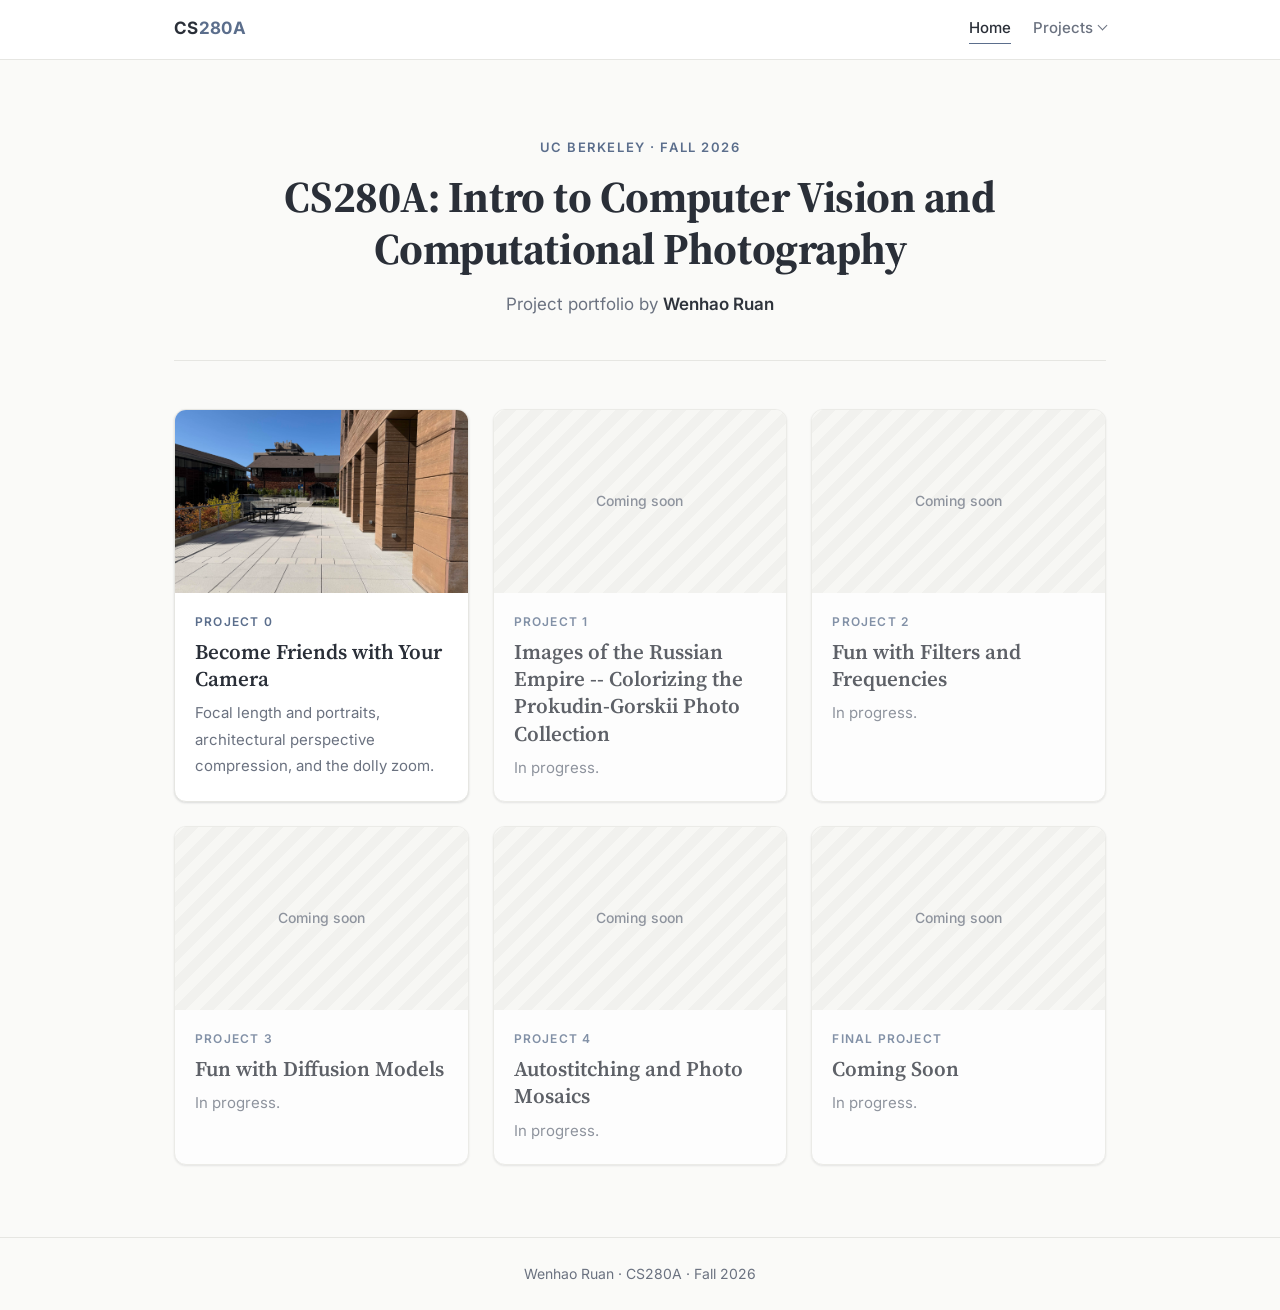
==== index.html @ a87698d2 "update" ====
<!DOCTYPE html>
<html lang="en">
<head>
    <meta charset="UTF-8">
    <meta name="viewport" content="width=device-width, initial-scale=1.0">
    <title>CS280A Wenhao Ruan</title>
    <link rel="stylesheet" href="styles.css">
</head>
<body>
    <header class="site-header">
        <nav class="nav">
            <a class="brand" href="./index.html">CS<span>280A</span></a>
            <div class="nav-links">
                <a href="./index.html" aria-current="page">Home</a>
                <div class="dropdown">
                    <button type="button" class="dropdown-toggle" aria-haspopup="true" aria-expanded="false">
                        Projects <span class="chev" aria-hidden="true"></span>
                    </button>
                    <ul class="dropdown-menu" role="menu">
                        <li><a href="./project0/index.html"><span class="num">Project 0</span><span class="name">Become Friends with Your Camera</span></a></li>
                        <li><a href="./project1/index.html"><span class="num">Project 1</span><span class="name">Colorizing the Prokudin-Gorskii Collection</span></a></li>
                    </ul>
                </div>
            </div>
        </nav>
    </header>

    <main>
        <section class="hero">
            <p class="eyebrow">UC Berkeley · Fall 2026</p>
            <h1>CS280A: Intro to Computer Vision and Computational Photography</h1>
            <p class="subtitle">Project portfolio by <strong>Wenhao Ruan</strong></p>
        </section>

        <ul class="project-grid">
            <li class="project-card">
                <a href="./project0/index.html">
                    <div class="thumb">
                        <img src="./project0/images/Building_Close.jpg" alt="Building_Close">
                    </div>
                    <div class="body">
                        <p class="label">Project 0</p>
                        <h3>Become Friends with Your Camera</h3>
                        <p>Focal length and portraits, architectural perspective compression, and the dolly zoom.</p>
                    </div>
                </a>
            </li>

            <li class="project-card coming-soon">
                <a href="./project1/index.html">
                    <div class="thumb placeholder">Coming soon</div>
                    <div class="body">
                        <p class="label">Project 1</p>
                        <h3>Images of the Russian Empire -- Colorizing the Prokudin-Gorskii Photo Collection</h3>
                        <p>In progress.</p>
                    </div>
                </a>
            </li>

            <li class="project-card coming-soon">
                <a href="./project2/index.html">
                    <div class="thumb placeholder">Coming soon</div>
                    <div class="body">
                        <p class="label">Project 2</p>
                        <h3>Fun with Filters and Frequencies</h3>
                        <p>In progress.</p>
                    </div>
                </a>
            </li>

            <li class="project-card coming-soon">
                <a href="./project3/index.html">
                    <div class="thumb placeholder">Coming soon</div>
                    <div class="body">
                        <p class="label">Project 3</p>
                        <h3>Fun with Diffusion Models</h3>
                        <p>In progress.</p>
                    </div>
                </a>
            </li>

            <li class="project-card coming-soon">
                <a href="./project4/index.html">
                    <div class="thumb placeholder">Coming soon</div>
                    <div class="body">
                        <p class="label">Project 4</p>
                        <h3>Autostitching and Photo Mosaics</h3>
                        <p>In progress.</p>
                    </div>
                </a>
            </li>

            <li class="project-card coming-soon">
                <a href="./project4/index.html">
                    <div class="thumb placeholder">Coming soon</div>
                    <div class="body">
                        <p class="label">Final Project</p>
                        <h3>Coming Soon</h3>
                        <p>In progress.</p>
                    </div>
                </a>
            </li>
            
        </ul>
    </main>

    <footer class="site-footer">
        Wenhao Ruan · CS280A · Fall 2026
    </footer>

    <script>
    (function () {
        var dd = document.querySelector('.dropdown');
        if (!dd) return;
        var btn = dd.querySelector('.dropdown-toggle');
        function setOpen(open) {
            dd.classList.toggle('open', open);
            btn.setAttribute('aria-expanded', open ? 'true' : 'false');
        }
        btn.addEventListener('click', function (e) {
            e.stopPropagation();
            setOpen(!dd.classList.contains('open'));
        });
        document.addEventListener('click', function (e) {
            if (!dd.contains(e.target)) setOpen(false);
        });
        document.addEventListener('keydown', function (e) {
            if (e.key === 'Escape') setOpen(false);
        });
    })();
    </script>
</body>
</html>
---- styles.css ----
/* ==========================================================================
   CS280A Portfolio CSS — Wenhao Ruan
   ========================================================================== */

@import url('https://fonts.googleapis.com/css2?family=Inter:wght@400;500;600;700&family=Source+Serif+4:opsz,wght@8..60,500;8..60,600;8..60,700&display=swap');

:root {
    --heading: #2a2f38; 
    --accent: #5b6e8c;  
    --accent-soft: #c9d1dc; 

    --bg: #fafaf8;   
    --surface: #ffffff;
    --text: #2f343c;
    --muted: #6b7280;
    --border: #e6e6e2;

    --font-sans: 'Inter', -apple-system, BlinkMacSystemFont, 'Segoe UI', Roboto, 'Helvetica Neue', Arial, sans-serif;
    --font-serif: 'Source Serif 4', Georgia, 'Times New Roman', serif;

    --radius: 12px;
    --shadow-sm: 0 1px 2px rgba(16, 24, 40, 0.06), 0 1px 3px rgba(16, 24, 40, 0.08);
    --shadow-md: 0 8px 24px rgba(16, 24, 40, 0.10);
    --content-width: 980px;
}

* { box-sizing: border-box; }

html { scroll-behavior: smooth; }

body {
    margin: 0;
    font-family: var(--font-sans);
    font-size: 17px;
    line-height: 1.75;
    color: var(--text);
    background: var(--bg);
    -webkit-font-smoothing: antialiased;
}

/* --------------------------------------------------------------------------
   Header / navigation
   -------------------------------------------------------------------------- */

.site-header {
    background: rgba(255, 255, 255, 0.92);
    backdrop-filter: saturate(180%) blur(8px);
    -webkit-backdrop-filter: saturate(180%) blur(8px);
    border-bottom: 1px solid var(--border);
    position: sticky;
    top: 0;
    z-index: 10;
}

.site-header .nav {
    max-width: var(--content-width);
    margin: 0 auto;
    padding: 14px 24px;
    display: flex;
    align-items: center;
    justify-content: space-between;
    gap: 16px;
}

.site-header .brand {
    color: var(--heading);
    font-weight: 700;
    letter-spacing: 0.02em;
    text-decoration: none;
    font-size: 17px;
}

.site-header .brand span {
    color: var(--accent);
}

.site-header .nav-links {
    display: flex;
    gap: 22px;
    font-size: 15px;
    font-weight: 500;
}

.site-header .nav-links a {
    color: var(--muted);
    text-decoration: none;
    padding-bottom: 2px;
    border-bottom: 1.5px solid transparent;
    transition: color 0.15s ease, border-color 0.15s ease;
}

.site-header .nav-links a:hover,
.site-header .nav-links a[aria-current="page"] {
    color: var(--heading);
    border-bottom-color: var(--accent);
}

/* Projects dropdown */
.dropdown {
    position: relative;
}

.dropdown-toggle {
    font: inherit;
    font-weight: 500;
    color: var(--muted);
    background: none;
    border: 0;
    padding: 0 0 2px;
    border-bottom: 1.5px solid transparent;
    cursor: pointer;
    display: inline-flex;
    align-items: center;
    gap: 6px;
    transition: color 0.15s ease, border-color 0.15s ease;
}

.dropdown-toggle:hover,
.dropdown.open .dropdown-toggle {
    color: var(--heading);
}

.dropdown-toggle.is-current {
    color: var(--heading);
    border-bottom-color: var(--accent);
}

.dropdown-toggle .chev {
    width: 7px;
    height: 7px;
    border-right: 1.5px solid currentColor;
    border-bottom: 1.5px solid currentColor;
    transform: translateY(-2px) rotate(45deg);
    transition: transform 0.2s ease;
}

.dropdown.open .dropdown-toggle .chev {
    transform: translateY(1px) rotate(225deg);
}

.dropdown-menu {
    position: absolute;
    top: calc(100% + 12px);
    right: 0;
    min-width: 300px;
    margin: 0;
    padding: 6px;
    list-style: none;
    background: var(--surface);
    border: 1px solid var(--border);
    border-radius: 10px;
    box-shadow: var(--shadow-md);
    opacity: 0;
    visibility: hidden;
    transform: translateY(-6px);
    transition: opacity 0.15s ease, transform 0.15s ease, visibility 0.15s;
}

.dropdown.open .dropdown-menu {
    opacity: 1;
    visibility: visible;
    transform: translateY(0);
}

.dropdown-menu li a {
    display: flex;
    flex-direction: column;
    gap: 2px;
    padding: 9px 12px;
    border: 0;
    border-radius: 6px;
    color: var(--text);
    line-height: 1.35;
}

.dropdown-menu li a:hover {
    background: var(--bg);
}

.dropdown-menu li a[aria-current="page"] {
    background: var(--bg);
}

.dropdown-menu .num {
    font-size: 11.5px;
    font-weight: 600;
    letter-spacing: 0.08em;
    text-transform: uppercase;
    color: var(--accent);
}

.dropdown-menu .name {
    font-size: 14px;
    color: var(--text);
}

/* --------------------------------------------------------------------------
   Layout
   -------------------------------------------------------------------------- */

main {
    max-width: var(--content-width);
    margin: 0 auto;
    padding: 48px 24px 72px;
}

.hero {
    text-align: center;
    padding: 24px 0 40px;
    border-bottom: 1px solid var(--border);
    margin-bottom: 48px;
}

.eyebrow {
    display: inline-block;
    font-size: 13px;
    font-weight: 600;
    letter-spacing: 0.12em;
    text-transform: uppercase;
    color: var(--accent);
    margin: 0 0 12px;
}

h1 {
    font-family: var(--font-serif);
    font-weight: 700;
    font-size: clamp(30px, 4.5vw, 44px);
    line-height: 1.2;
    color: var(--heading);
    margin: 0 0 14px;
    letter-spacing: -0.01em;
}

.subtitle {
    font-size: 17px;
    color: var(--muted);
    margin: 0;
}

.subtitle strong {
    color: var(--text);
    font-weight: 600;
}

h2 {
    font-family: var(--font-serif);
    font-weight: 600;
    font-size: 27px;
    color: var(--heading);
    margin: 56px 0 18px;
    padding-bottom: 10px;
    border-bottom: 2px solid var(--border);
    position: relative;
}

h2::after {
    content: "";
    position: absolute;
    left: 0;
    bottom: -2px;
    width: 56px;
    height: 2px;
    background: var(--accent);
}

h2:first-of-type { margin-top: 0; }

p { margin: 0 0 20px; }

a {
    color: var(--accent);
    text-decoration: none;
    border-bottom: 1px solid transparent;
    transition: border-color 0.15s ease;
}

a:hover { border-bottom-color: var(--accent); }

/* --------------------------------------------------------------------------
   Figures & images
   -------------------------------------------------------------------------- */

img {
    max-width: 100%;
    height: auto;
    display: block;
}

figure {
    margin: 0;
    background: var(--surface);
    border: 1px solid var(--border);
    border-radius: var(--radius);
    padding: 10px;
    box-shadow: var(--shadow-sm);
    transition: transform 0.2s ease, box-shadow 0.2s ease;
}

figure:hover {
    transform: translateY(-3px);
    box-shadow: var(--shadow-md);
}

figure img {
    width: 100%;
    border-radius: calc(var(--radius) - 4px);
}

figure a {
    border: 0;
    display: block;
}

.caption {
    font-size: 14px;
    line-height: 1.5;
    color: var(--muted);
    text-align: center;
    margin: 10px 4px 4px;
}

.caption strong {
    color: var(--text);
    font-weight: 600;
}

/* Grid of figures (2, 3 or 4 columns depending on count) */
.row {
    display: grid;
    gap: 18px;
    margin: 28px 0 24px;
    grid-template-columns: repeat(auto-fit, minmax(200px, 1fr));
}

/* Keep portrait rows aligned: crop to a common aspect ratio */
.row.portraits img {
    aspect-ratio: 3 / 4;
    object-fit: cover;
}

.row.landscape img {
    aspect-ratio: 4 / 3;
    object-fit: cover;
}

.single {
    max-width: 480px;
    margin: 28px auto 24px;
}

/* --------------------------------------------------------------------------
   Home page project cards
   -------------------------------------------------------------------------- */

.project-grid {
    display: grid;
    grid-template-columns: repeat(auto-fill, minmax(280px, 1fr));
    gap: 24px;
    list-style: none;
    padding: 0;
    margin: 0;
}

.project-card {
    background: var(--surface);
    border: 1px solid var(--border);
    border-radius: var(--radius);
    overflow: hidden;
    box-shadow: var(--shadow-sm);
    transition: transform 0.2s ease, box-shadow 0.2s ease;
    display: flex;
    flex-direction: column;
}

.project-card:hover {
    transform: translateY(-4px);
    box-shadow: var(--shadow-md);
}

.project-card > a {
    border: 0;
    color: inherit;
    display: flex;
    flex-direction: column;
    height: 100%;
}

.project-card .thumb {
    aspect-ratio: 16 / 10;
    background: #eeeeea;
    overflow: hidden;
}

.project-card .thumb img {
    width: 100%;
    height: 100%;
    object-fit: cover;
    transition: transform 0.4s ease;
}

.project-card:hover .thumb img { transform: scale(1.04); }

.project-card .thumb.placeholder {
    display: flex;
    align-items: center;
    justify-content: center;
    color: var(--muted);
    font-size: 14px;
    font-weight: 500;
    background: repeating-linear-gradient(
        -45deg, #efefeb, #efefeb 10px, #f6f6f3 10px, #f6f6f3 20px
    );
}

.project-card .body {
    padding: 18px 20px 20px;
}

.project-card .label {
    font-size: 12px;
    font-weight: 600;
    letter-spacing: 0.1em;
    text-transform: uppercase;
    color: var(--accent);
    margin: 0 0 6px;
}

.project-card h3 {
    font-family: var(--font-serif);
    font-size: 21px;
    font-weight: 600;
    color: var(--heading);
    margin: 0 0 8px;
    line-height: 1.3;
}

.project-card p {
    font-size: 15px;
    color: var(--muted);
    margin: 0;
}

.project-card.coming-soon { opacity: 0.75; }
.project-card.coming-soon:hover { transform: none; box-shadow: var(--shadow-sm); }

/* --------------------------------------------------------------------------
   Footer
   -------------------------------------------------------------------------- */

.site-footer {
    border-top: 1px solid var(--border);
    padding: 24px;
    text-align: center;
    font-size: 14px;
    color: var(--muted);
}

.site-footer a { color: var(--muted); }

/* --------------------------------------------------------------------------
   Responsive
   -------------------------------------------------------------------------- */

@media (max-width: 640px) {
    body { font-size: 16px; }
    main { padding: 32px 18px 56px; }
    .site-header .nav { padding: 12px 18px; }
    .site-header .nav-links { gap: 14px; font-size: 14px; }
    .dropdown-menu { min-width: 240px; right: -8px; }
    .row { grid-template-columns: repeat(2, 1fr); gap: 12px; }
    h2 { font-size: 23px; margin-top: 40px; }
}
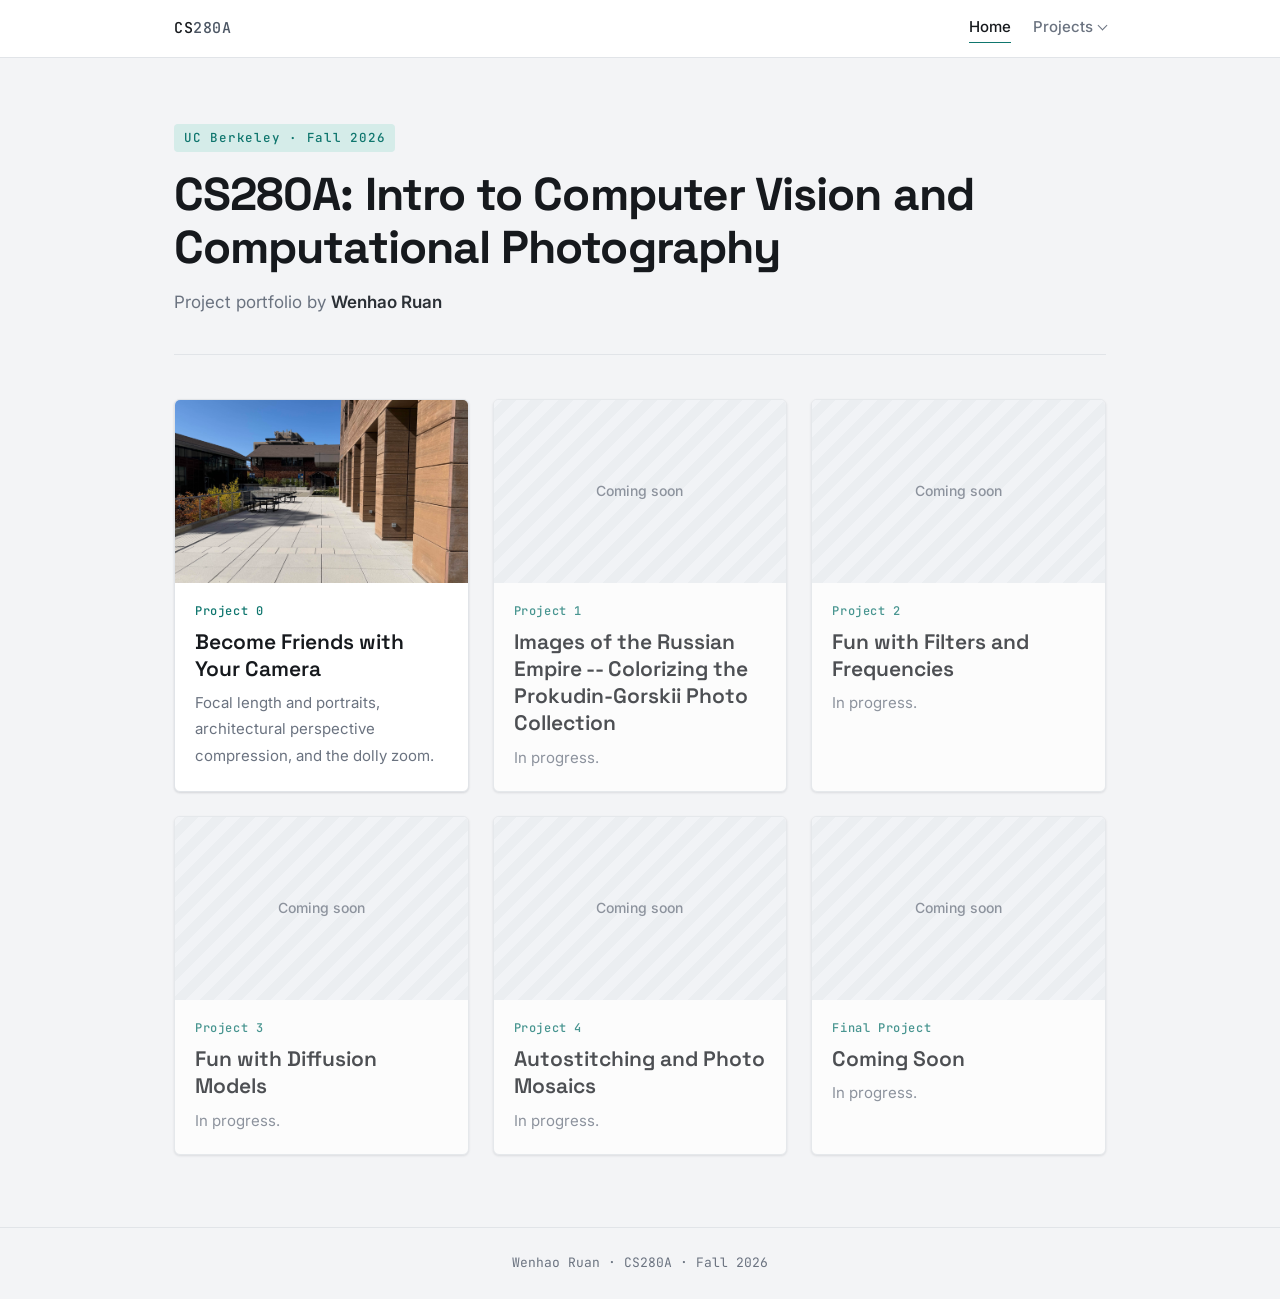
==== commit 45607825: "update" ====
--- a/index.html
+++ b/index.html
@@ -18,7 +18,11 @@
                     </button>
                     <ul class="dropdown-menu" role="menu">
                         <li><a href="./project0/index.html"><span class="num">Project 0</span><span class="name">Become Friends with Your Camera</span></a></li>
-                        <li><a href="./project1/index.html"><span class="num">Project 1</span><span class="name">Colorizing the Prokudin-Gorskii Collection</span></a></li>
+                        <li><a href="./project1/index.html"><span class="num">Project 1</span><span class="name">Images of the Russian Empire -- Colorizing the Prokudin-Gorskii Photo Collection</span></a></li>
+                        <li><a href="./project2/index.html"><span class="num">Project 2</span><span class="name">Fun with Filters and Frequencies</span></a></li>
+                        <li><a href="./project3/index.html"><span class="num">Project 3</span><span class="name">Fun with Diffusion Models</span></a></li>
+                        <li><a href="./project4/index.html"><span class="num">Project 4</span><span class="name">Autostitching and Photo Mosaics</span></a></li>
+                        <li><a href="./project5/index.html"><span class="num">Final Project</span><span class="name">Coming Soon</span></a></li>
                     </ul>
                 </div>
             </div>
@@ -91,7 +95,7 @@
             </li>
 
             <li class="project-card coming-soon">
-                <a href="./project4/index.html">
+                <a href="./project5/index.html">
                     <div class="thumb placeholder">Coming soon</div>
                     <div class="body">
                         <p class="label">Final Project</p>
--- a/styles.css
+++ b/styles.css
@@ -2,23 +2,24 @@
    CS280A Portfolio CSS — Wenhao Ruan
    ========================================================================== */
 
-@import url('https://fonts.googleapis.com/css2?family=Inter:wght@400;500;600;700&family=Source+Serif+4:opsz,wght@8..60,500;8..60,600;8..60,700&display=swap');
+@import url('https://fonts.googleapis.com/css2?family=Inter:wght@400;500;600&family=Space+Grotesk:wght@500;600;700&family=JetBrains+Mono:wght@500&display=swap');
 
 :root {
-    --heading: #2a2f38; 
-    --accent: #5b6e8c;  
-    --accent-soft: #c9d1dc; 
-
-    --bg: #fafaf8;   
+    --heading: #16191d;      /* near-black */
+    --accent: #0f766e;       /* deep teal */
+    --accent-soft: #d5ece9;  /* pale teal */
+
+    --bg: #f3f4f6;           /* cool light gray */
     --surface: #ffffff;
-    --text: #2f343c;
-    --muted: #6b7280;
-    --border: #e6e6e2;
+    --text: #2b3036;
+    --muted: #6b7380;
+    --border: #e1e4e8;
 
     --font-sans: 'Inter', -apple-system, BlinkMacSystemFont, 'Segoe UI', Roboto, 'Helvetica Neue', Arial, sans-serif;
-    --font-serif: 'Source Serif 4', Georgia, 'Times New Roman', serif;
-
-    --radius: 12px;
+    --font-display: 'Space Grotesk', 'Inter', -apple-system, BlinkMacSystemFont, sans-serif;
+    --font-mono: 'JetBrains Mono', ui-monospace, SFMono-Regular, Menlo, monospace;
+
+    --radius: 6px;
     --shadow-sm: 0 1px 2px rgba(16, 24, 40, 0.06), 0 1px 3px rgba(16, 24, 40, 0.08);
     --shadow-md: 0 8px 24px rgba(16, 24, 40, 0.10);
     --content-width: 980px;
@@ -43,9 +44,7 @@
    -------------------------------------------------------------------------- */
 
 .site-header {
-    background: rgba(255, 255, 255, 0.92);
-    backdrop-filter: saturate(180%) blur(8px);
-    -webkit-backdrop-filter: saturate(180%) blur(8px);
+    background: var(--surface);
     border-bottom: 1px solid var(--border);
     position: sticky;
     top: 0;
@@ -63,15 +62,16 @@
 }
 
 .site-header .brand {
-    color: var(--heading);
-    font-weight: 700;
-    letter-spacing: 0.02em;
+    font-family: var(--font-mono);
+    color: var(--heading);
+    font-weight: 500;
+    letter-spacing: 0.04em;
     text-decoration: none;
-    font-size: 17px;
+    font-size: 15px;
 }
 
 .site-header .brand span {
-    color: var(--accent);
+    color: #4b5563;
 }
 
 .site-header .nav-links {
@@ -182,10 +182,10 @@
 }
 
 .dropdown-menu .num {
+    font-family: var(--font-mono);
     font-size: 11.5px;
-    font-weight: 600;
-    letter-spacing: 0.08em;
-    text-transform: uppercase;
+    font-weight: 500;
+    letter-spacing: 0.05em;
     color: var(--accent);
 }
 
@@ -205,30 +205,33 @@
 }
 
 .hero {
-    text-align: center;
-    padding: 24px 0 40px;
+    text-align: left;
+    padding: 16px 0 36px;
     border-bottom: 1px solid var(--border);
-    margin-bottom: 48px;
+    margin-bottom: 44px;
 }
 
 .eyebrow {
     display: inline-block;
-    font-size: 13px;
-    font-weight: 600;
-    letter-spacing: 0.12em;
-    text-transform: uppercase;
+    font-family: var(--font-mono);
+    font-size: 12.5px;
+    font-weight: 500;
+    letter-spacing: 0.06em;
     color: var(--accent);
-    margin: 0 0 12px;
+    background: var(--accent-soft);
+    padding: 3px 10px;
+    border-radius: 4px;
+    margin: 0 0 16px;
 }
 
 h1 {
-    font-family: var(--font-serif);
+    font-family: var(--font-display);
     font-weight: 700;
-    font-size: clamp(30px, 4.5vw, 44px);
-    line-height: 1.2;
+    font-size: clamp(30px, 4.5vw, 46px);
+    line-height: 1.15;
     color: var(--heading);
     margin: 0 0 14px;
-    letter-spacing: -0.01em;
+    letter-spacing: -0.02em;
 }
 
 .subtitle {
@@ -243,24 +246,15 @@
 }
 
 h2 {
-    font-family: var(--font-serif);
+    font-family: var(--font-display);
     font-weight: 600;
-    font-size: 27px;
+    font-size: 26px;
+    letter-spacing: -0.01em;
     color: var(--heading);
     margin: 56px 0 18px;
-    padding-bottom: 10px;
-    border-bottom: 2px solid var(--border);
-    position: relative;
-}
-
-h2::after {
-    content: "";
-    position: absolute;
-    left: 0;
-    bottom: -2px;
-    width: 56px;
-    height: 2px;
-    background: var(--accent);
+    padding-left: 14px;
+    border-left: 3px solid var(--accent);
+    line-height: 1.3;
 }
 
 h2:first-of-type { margin-top: 0; }
@@ -291,19 +285,17 @@
     background: var(--surface);
     border: 1px solid var(--border);
     border-radius: var(--radius);
-    padding: 10px;
-    box-shadow: var(--shadow-sm);
-    transition: transform 0.2s ease, box-shadow 0.2s ease;
+    padding: 8px;
+    transition: border-color 0.15s ease;
 }
 
 figure:hover {
-    transform: translateY(-3px);
-    box-shadow: var(--shadow-md);
+    border-color: #c9ced6;
 }
 
 figure img {
     width: 100%;
-    border-radius: calc(var(--radius) - 4px);
+    border-radius: 3px;
 }
 
 figure a {
@@ -373,8 +365,8 @@
 }
 
 .project-card:hover {
-    transform: translateY(-4px);
-    box-shadow: var(--shadow-md);
+    border-color: var(--accent);
+    box-shadow: 0 0 0 1px var(--accent);
 }
 
 .project-card > a {
@@ -387,7 +379,7 @@
 
 .project-card .thumb {
     aspect-ratio: 16 / 10;
-    background: #eeeeea;
+    background: #e9ecf0;
     overflow: hidden;
 }
 
@@ -408,7 +400,7 @@
     font-size: 14px;
     font-weight: 500;
     background: repeating-linear-gradient(
-        -45deg, #efefeb, #efefeb 10px, #f6f6f3 10px, #f6f6f3 20px
+        -45deg, #e9ecf0, #e9ecf0 10px, #f1f3f6 10px, #f1f3f6 20px
     );
 }
 
@@ -417,16 +409,16 @@
 }
 
 .project-card .label {
+    font-family: var(--font-mono);
     font-size: 12px;
-    font-weight: 600;
-    letter-spacing: 0.1em;
-    text-transform: uppercase;
+    font-weight: 500;
+    letter-spacing: 0.05em;
     color: var(--accent);
     margin: 0 0 6px;
 }
 
 .project-card h3 {
-    font-family: var(--font-serif);
+    font-family: var(--font-display);
     font-size: 21px;
     font-weight: 600;
     color: var(--heading);
@@ -441,7 +433,7 @@
 }
 
 .project-card.coming-soon { opacity: 0.75; }
-.project-card.coming-soon:hover { transform: none; box-shadow: var(--shadow-sm); }
+.project-card.coming-soon:hover { border-color: var(--border); box-shadow: var(--shadow-sm); }
 
 /* --------------------------------------------------------------------------
    Footer
@@ -451,7 +443,8 @@
     border-top: 1px solid var(--border);
     padding: 24px;
     text-align: center;
-    font-size: 14px;
+    font-family: var(--font-mono);
+    font-size: 13px;
     color: var(--muted);
 }
 
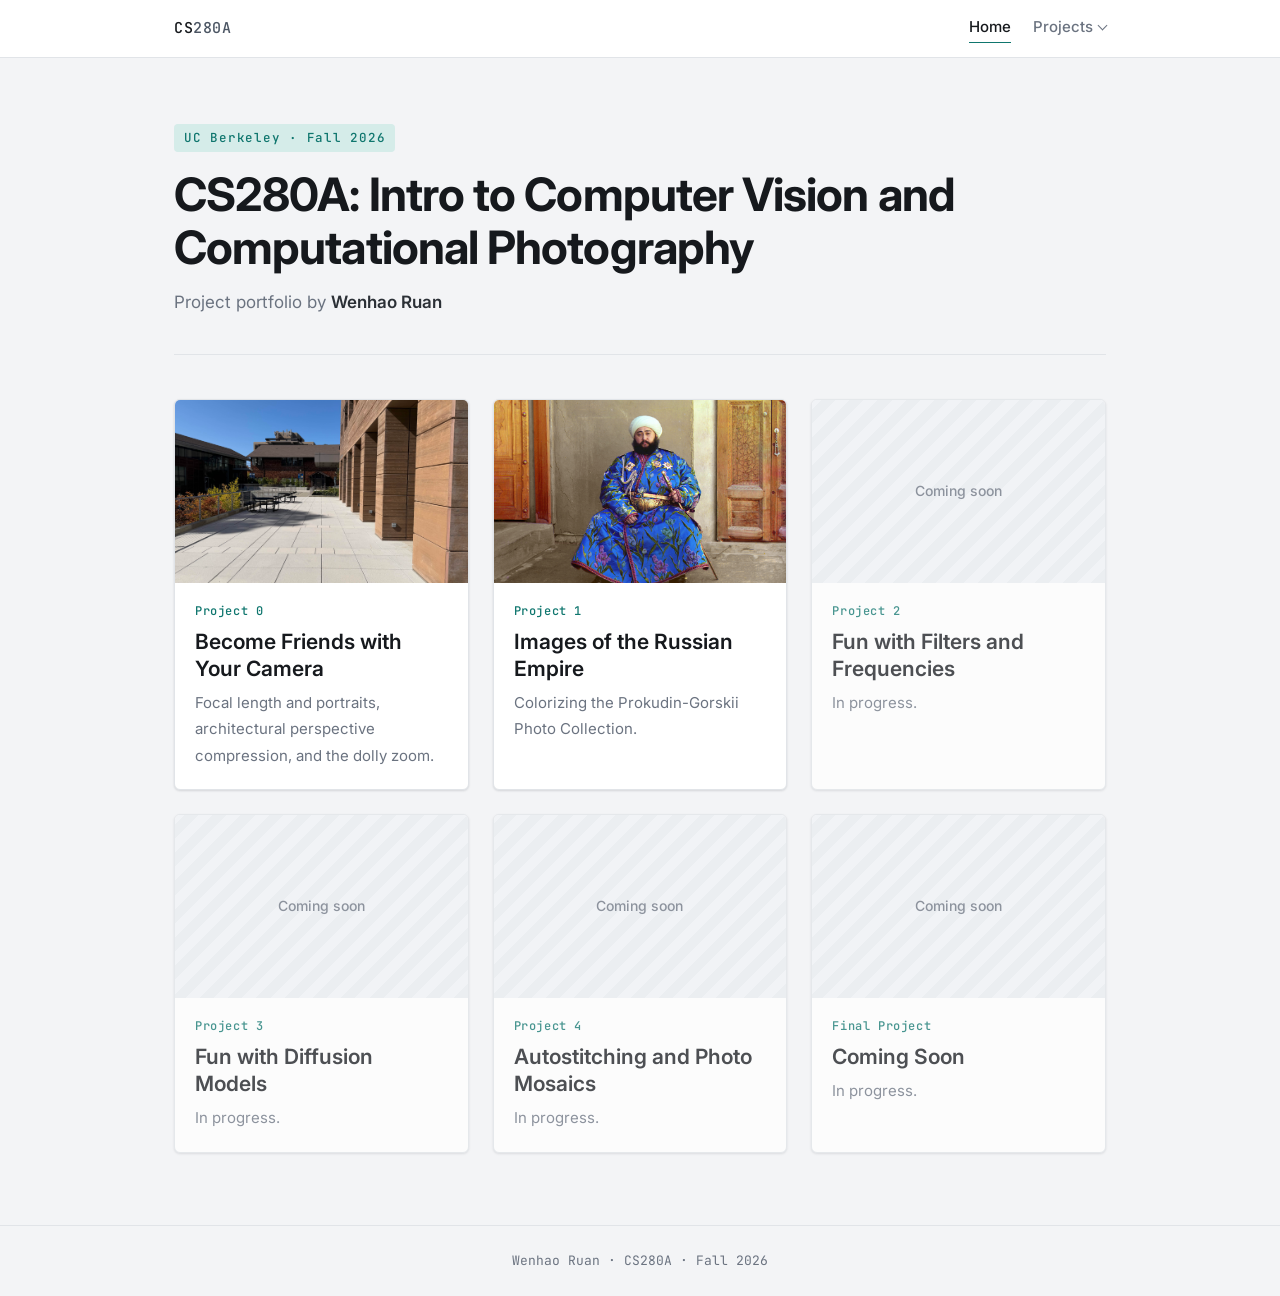
==== commit 3e1f1cac: "update" ====
--- a/index.html
+++ b/index.html
@@ -50,13 +50,15 @@
                 </a>
             </li>
 
-            <li class="project-card coming-soon">
+            <li class="project-card">
                 <a href="./project1/index.html">
-                    <div class="thumb placeholder">Coming soon</div>
+                    <div class="thumb">
+                        <img src="./project1/images/Prokudin-Gorskii-Wiki.jpg" alt="Prokudin-Gorskii_Collection">
+                    </div>
                     <div class="body">
                         <p class="label">Project 1</p>
-                        <h3>Images of the Russian Empire -- Colorizing the Prokudin-Gorskii Photo Collection</h3>
-                        <p>In progress.</p>
+                        <h3>Images of the Russian Empire</h3>
+                        <p>Colorizing the Prokudin-Gorskii Photo Collection.</p>
                     </div>
                 </a>
             </li>
--- a/styles.css
+++ b/styles.css
@@ -16,7 +16,7 @@
     --border: #e1e4e8;
 
     --font-sans: 'Inter', -apple-system, BlinkMacSystemFont, 'Segoe UI', Roboto, 'Helvetica Neue', Arial, sans-serif;
-    --font-display: 'Space Grotesk', 'Inter', -apple-system, BlinkMacSystemFont, sans-serif;
+    --font-display: 'Manrope', 'Inter', -apple-system, BlinkMacSystemFont, sans-serif;
     --font-mono: 'JetBrains Mono', ui-monospace, SFMono-Regular, Menlo, monospace;
 
     --radius: 6px;
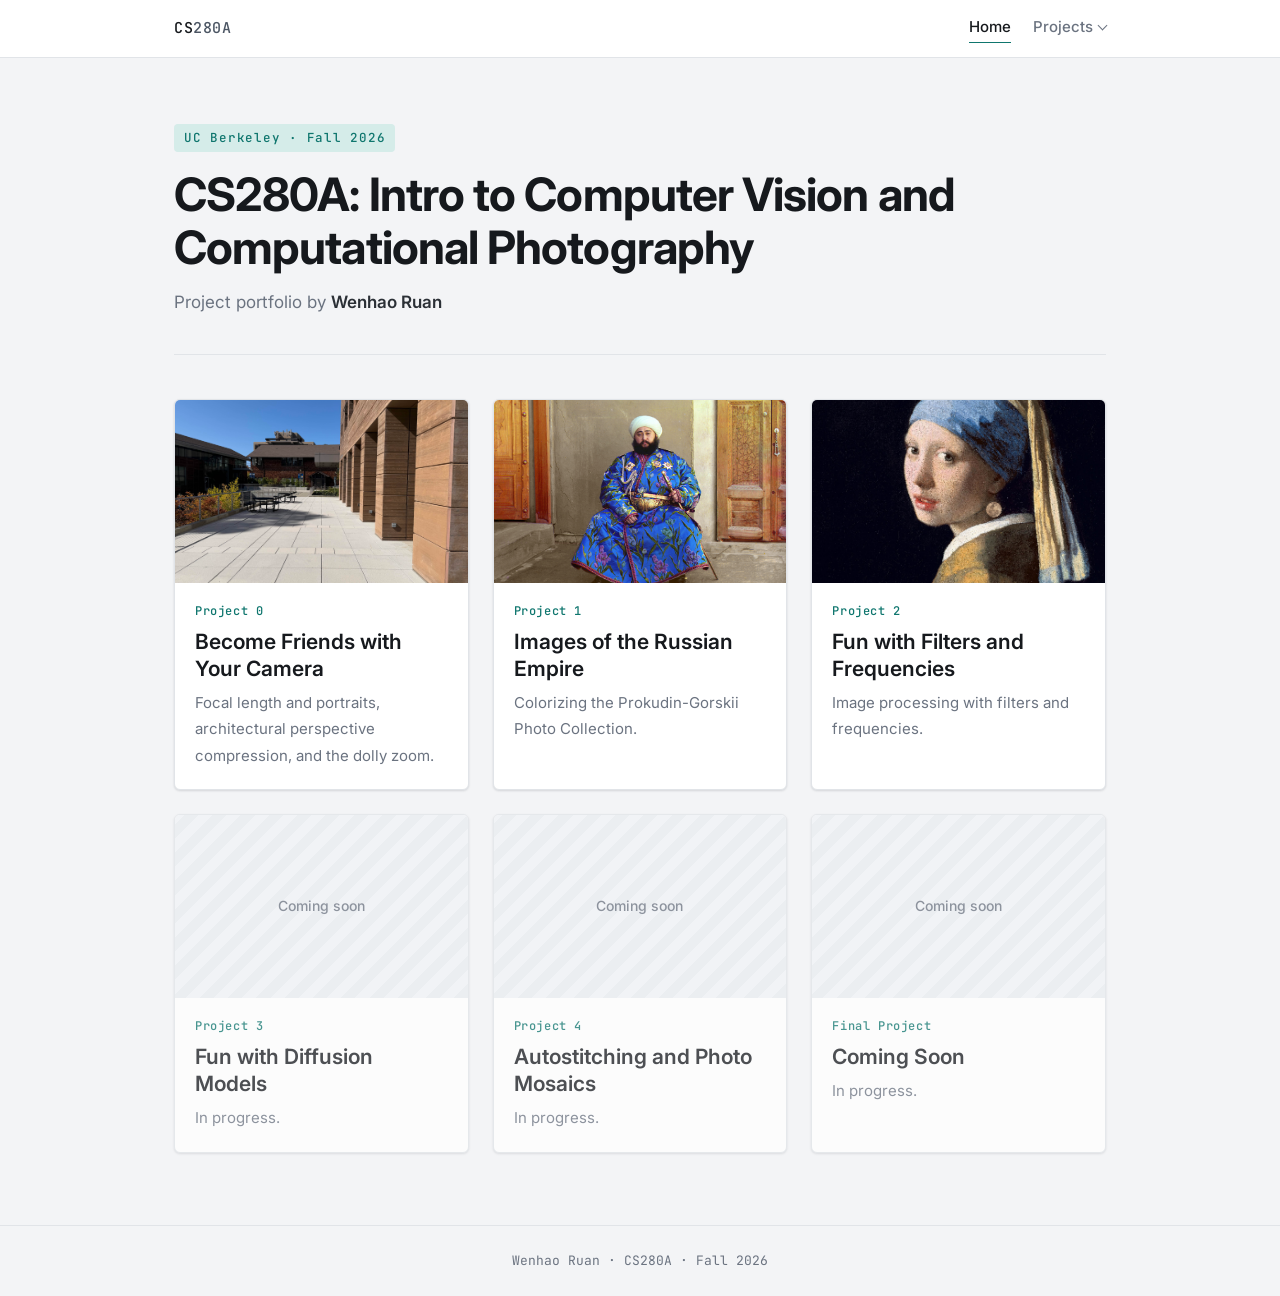
==== commit d859f5aa: "update" ====
--- a/index.html
+++ b/index.html
@@ -5,6 +5,7 @@
     <meta name="viewport" content="width=device-width, initial-scale=1.0">
     <title>CS280A Wenhao Ruan</title>
     <link rel="stylesheet" href="styles.css">
+    <link rel="icon" type="image/png" href="./favicon.png?v=2">
 </head>
 <body>
     <header class="site-header">
@@ -63,13 +64,15 @@
                 </a>
             </li>
 
-            <li class="project-card coming-soon">
+            <li class="project-card">
                 <a href="./project2/index.html">
-                    <div class="thumb placeholder">Coming soon</div>
+                    <div class="thumb">
+                        <img src="./project2/images/meisje_moon_result.png" alt="Meisje_met_de_parel">
+                    </div>
                     <div class="body">
                         <p class="label">Project 2</p>
                         <h3>Fun with Filters and Frequencies</h3>
-                        <p>In progress.</p>
+                        <p>Image processing with filters and frequencies.</p>
                     </div>
                 </a>
             </li>
--- a/styles.css
+++ b/styles.css
@@ -330,14 +330,75 @@
     object-fit: cover;
 }
 
+.row.square img {
+    aspect-ratio: 1;
+    object-fit: cover;
+}
+
+.row.twoImage img {
+    width: 100%;
+    aspect-ratio: 1/ 1; 
+    object-fit: cover;   
+    display: block;
+}
+
+.row.fourImage {
+    grid-template-columns: repeat(4, minmax(0, 1fr));
+}
+
 .row.landscape img {
     aspect-ratio: 4 / 3;
     object-fit: cover;
 }
 
 .single {
-    max-width: 480px;
+    max-width: 400px;
     margin: 28px auto 24px;
+}
+
+/* One full-width figure per row (for wide multi-panel strips) */
+.row.stack {
+    grid-template-columns: 1fr;
+}
+
+/* --------------------------------------------------------------------------
+   Sub-headings & code
+   -------------------------------------------------------------------------- */
+
+main h3 {
+    font-family: var(--font-display);
+    font-weight: 600;
+    font-size: 20px;
+    color: var(--heading);
+    margin: 40px 0 14px;
+    line-height: 1.35;
+}
+
+code {
+    font-family: var(--font-mono);
+    font-size: 0.88em;
+    background: var(--accent-soft);
+    padding: 1px 5px;
+    border-radius: 4px;
+}
+
+pre {
+    margin: 16px 0 28px;
+    padding: 16px 18px;
+    background: var(--surface);
+    border: 1px solid var(--border);
+    border-radius: var(--radius);
+    overflow-x: auto;
+    font-size: 14px;
+    line-height: 1.6;
+}
+
+pre code,
+pre code.hljs {
+    font-size: inherit;
+    background: none;
+    padding: 0;
+    border-radius: 0;
 }
 
 /* --------------------------------------------------------------------------
@@ -461,5 +522,6 @@
     .site-header .nav-links { gap: 14px; font-size: 14px; }
     .dropdown-menu { min-width: 240px; right: -8px; }
     .row { grid-template-columns: repeat(2, 1fr); gap: 12px; }
+    .row.fourImage { grid-template-columns: repeat(2, 1fr); }
     h2 { font-size: 23px; margin-top: 40px; }
 }
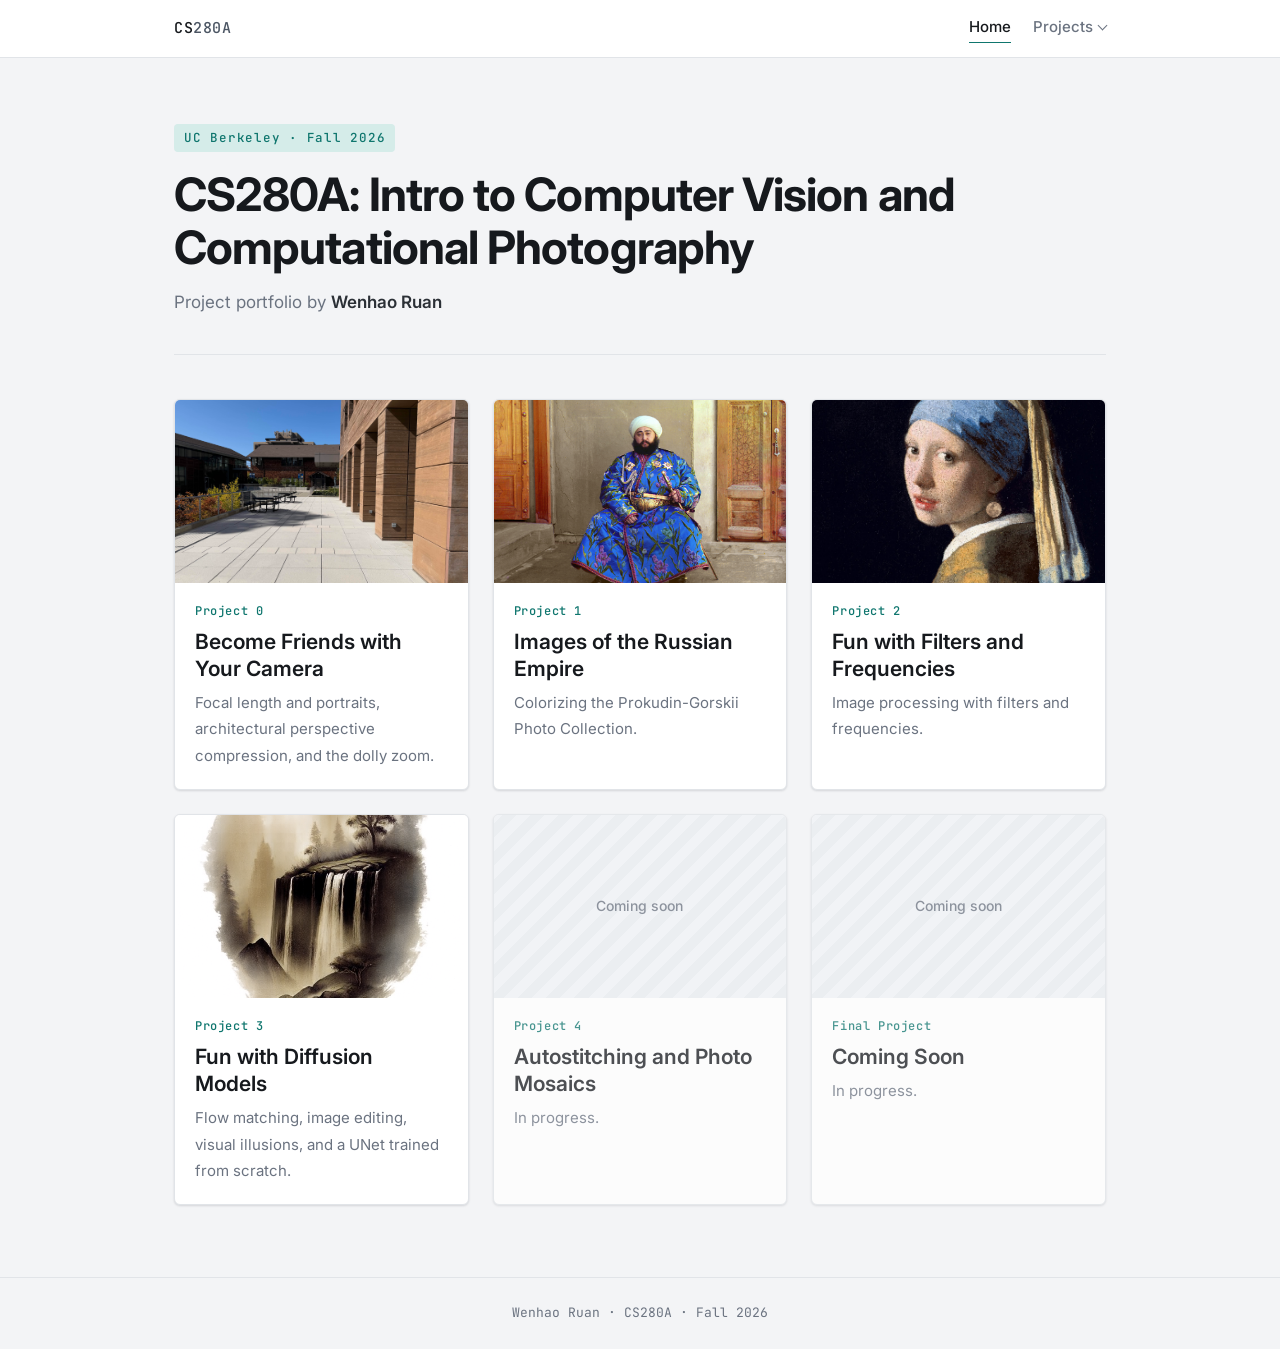
==== commit ac921de3: "update" ====
--- a/index.html
+++ b/index.html
@@ -5,7 +5,7 @@
     <meta name="viewport" content="width=device-width, initial-scale=1.0">
     <title>CS280A Wenhao Ruan</title>
     <link rel="stylesheet" href="styles.css">
-    <link rel="icon" type="image/png" href="./favicon.png?v=2">
+    <link rel="icon" type="image/png" href="./favicon.png?v=3">
 </head>
 <body>
     <header class="site-header">
@@ -76,14 +76,15 @@
                     </div>
                 </a>
             </li>
-
-            <li class="project-card coming-soon">
+            <li class="project-card">
                 <a href="./project3/index.html">
-                    <div class="thumb placeholder">Coming soon</div>
+                    <div class="thumb">
+                        <img src="./project3/images/hybrid_1_waterfall.png" alt="Hybrid image of a skull and a waterfall">
+                    </div>
                     <div class="body">
                         <p class="label">Project 3</p>
                         <h3>Fun with Diffusion Models</h3>
-                        <p>In progress.</p>
+                        <p>Flow matching, image editing, visual illusions, and a UNet trained from scratch.</p>
                     </div>
                 </a>
             </li>
--- a/styles.css
+++ b/styles.css
@@ -16,7 +16,7 @@
     --border: #e1e4e8;
 
     --font-sans: 'Inter', -apple-system, BlinkMacSystemFont, 'Segoe UI', Roboto, 'Helvetica Neue', Arial, sans-serif;
-    --font-display: 'Manrope', 'Inter', -apple-system, BlinkMacSystemFont, sans-serif;
+    --font-display: 'Inter', -apple-system, BlinkMacSystemFont, sans-serif;
     --font-mono: 'JetBrains Mono', ui-monospace, SFMono-Regular, Menlo, monospace;
 
     --radius: 6px;
@@ -374,6 +374,15 @@
     line-height: 1.35;
 }
 
+main h4 {
+    font-family: var(--font-display);
+    font-weight: 600;
+    font-size: 17px;
+    color: var(--heading);
+    margin: 28px 0 10px;
+    line-height: 1.4;
+}
+
 code {
     font-family: var(--font-mono);
     font-size: 0.88em;
